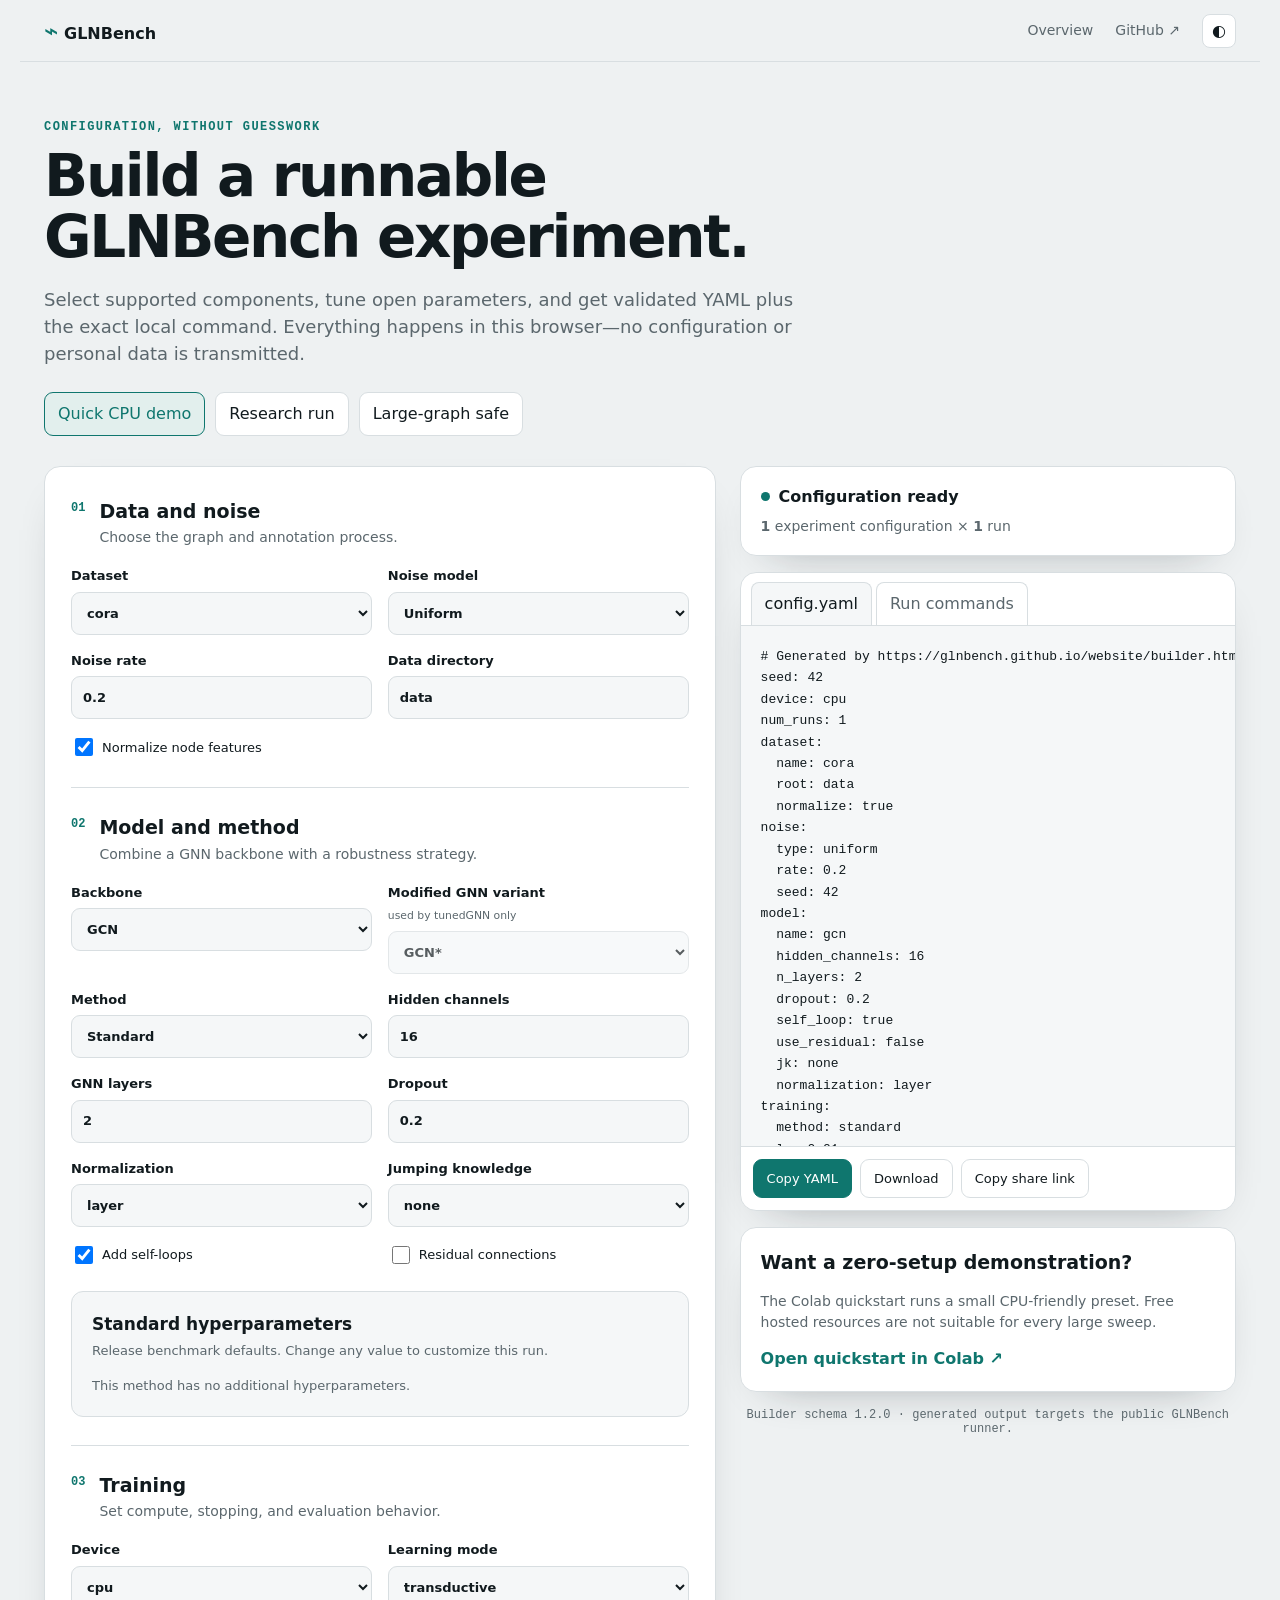
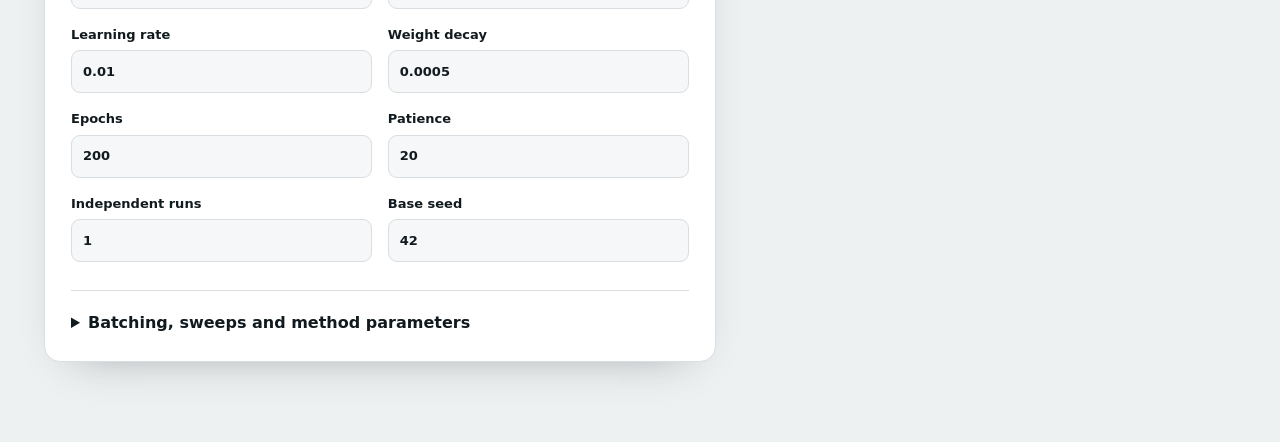
==== builder.html @ 2836e35c "added the sync" ====
<!doctype html>
<html lang="en">
<head>
  <meta charset="utf-8">
  <meta name="viewport" content="width=device-width,initial-scale=1">
  <meta name="description" content="Build a validated GLNBench experiment configuration and copy the exact commands needed to run it.">
  <meta name="referrer" content="strict-origin-when-cross-origin">
  <meta http-equiv="Content-Security-Policy" content="default-src 'self'; img-src 'self' data:; style-src 'self'; script-src 'self'; connect-src 'none'; object-src 'none'; base-uri 'none'; form-action 'none'; frame-ancestors 'none'; upgrade-insecure-requests">
  <meta name="color-scheme" content="light dark">
  <title>Experiment Builder · GLNBench</title>
  <link rel="stylesheet" href="builder.css">
</head>
<body>
<a class="skip" href="#builder">Skip to experiment builder</a>
<header>
  <a class="brand" href="index.html" aria-label="GLNBench home"><span class="mark" aria-hidden="true">⌁</span> GLNBench</a>
  <nav aria-label="Builder navigation">
    <a href="index.html">Overview</a>
    <a href="https://github.com/GLNBench/GLNBench">GitHub ↗</a>
    <button id="theme" type="button" aria-label="Toggle color theme">◐</button>
  </nav>
</header>

<main id="builder">
  <section class="intro">
    <p class="eyebrow">Configuration, without guesswork</p>
    <h1>Build a runnable GLNBench experiment.</h1>
    <p>Select supported components, tune open parameters, and get validated YAML plus the exact local command. Everything happens in this browser—no configuration or personal data is transmitted.</p>
    <div class="presets" aria-label="Configuration presets">
      <button class="preset active" data-preset="quick" type="button">Quick CPU demo</button>
      <button class="preset" data-preset="research" type="button">Research run</button>
      <button class="preset" data-preset="large" type="button">Large-graph safe</button>
    </div>
  </section>

  <div class="layout">
    <form id="configForm" class="card form-card" novalidate>
      <div class="section-head"><span>01</span><div><h2>Data and noise</h2><p>Choose the graph and annotation process.</p></div></div>
      <div class="fields">
        <label>Dataset<select id="dataset"></select></label>
        <label>Noise model<select id="noiseType"></select></label>
        <label>Noise rate<input id="noiseRate" type="number" min="0" max="1" step="0.05" required></label>
        <label>Data directory<input id="dataRoot" type="text" value="data" maxlength="120" spellcheck="false"></label>
        <label class="check"><input id="normalize" type="checkbox"> Normalize node features</label>
      </div>

      <div class="section-head"><span>02</span><div><h2>Model and method</h2><p>Combine a GNN backbone with a robustness strategy.</p></div></div>
      <div class="fields">
        <label>Backbone<select id="backbone"></select></label>
        <label>Modified GNN variant <small>used by tunedGNN only</small><select id="innerGnn"></select></label>
        <label>Method<select id="method"></select></label>
        <label>Hidden channels<input id="hidden" type="number" min="1" max="8192" step="1" required></label>
        <label>GNN layers<input id="layers" type="number" min="1" max="100" step="1" required></label>
        <label>Dropout<input id="dropout" type="number" min="0" max="1" step="0.05" required></label>
        <label>Normalization<select id="normalization"></select></label>
        <label>Jumping knowledge<select id="jk"></select></label>
        <label class="check"><input id="selfLoop" type="checkbox"> Add self-loops</label>
        <label class="check"><input id="residual" type="checkbox"> Residual connections</label>
      </div>

      <div class="method-parameters" id="methodParameters">
        <div class="method-parameters-title">
          <div><h3 id="methodParametersTitle">Method hyperparameters</h3>
          <p>Release benchmark defaults. Change any value to customize this run.</p></div>
          <button id="resetMethodParams" type="button">Reset defaults</button>
        </div>
        <div class="fields" id="methodParameterFields"></div>
        <p class="empty-parameters" id="emptyMethodParameters">This method has no additional hyperparameters.</p>
      </div>

      <div class="section-head"><span>03</span><div><h2>Training</h2><p>Set compute, stopping, and evaluation behavior.</p></div></div>
      <div class="fields">
        <label>Device<select id="device"></select></label>
        <label>Learning mode<select id="mode"></select></label>
        <label>Learning rate<input id="lr" type="number" min="0.00000001" max="10" step="0.001" required></label>
        <label>Weight decay<input id="weightDecay" type="number" min="0" max="10" step="0.0001" required></label>
        <label>Epochs<input id="epochs" type="number" min="1" max="100000" step="1" required></label>
        <label>Patience<input id="patience" type="number" min="1" max="100000" step="1" required></label>
        <label>Independent runs<input id="runs" type="number" min="1" max="10000" step="1" required></label>
        <label>Base seed<input id="seed" type="number" min="0" max="2147483647" step="1" required></label>
      </div>

      <details>
        <summary>Batching, sweeps and method parameters</summary>
        <div class="fields advanced">
          <label>Batch size <small>blank = full graph</small><input id="batchSize" type="number" min="1" max="10000000" step="1" placeholder="e.g. 512"></label>
          <label>Sampler<select id="sampler"></select></label>
          <label class="wide">Noise-rate sweep <small>comma-separated values in [0,1]</small><input id="rateSweep" type="text" placeholder="e.g. 0.1, 0.2, 0.4" spellcheck="false"></label>
          <label class="wide">Advanced method overrides <small>Optional JSON object merged over the controls above; useful for experimental parameters not yet in the manifest.</small><textarea id="methodParams" rows="4" spellcheck="false" placeholder='e.g. {"experimental_parameter": 0.5}'></textarea></label>
        </div>
      </details>
    </form>

    <aside class="output-column">
      <section class="card summary" aria-live="polite">
        <div><span class="status-dot" id="statusDot"></span><strong id="statusText">Configuration ready</strong></div>
        <p><b id="experimentCount">1</b> experiment configuration × <b id="runCount">1</b> run</p>
        <ul id="messages"></ul>
      </section>

      <section class="card output">
        <div class="tabs" role="tablist" aria-label="Generated output">
          <button class="tab active" data-tab="yaml" role="tab" aria-selected="true" type="button">config.yaml</button>
          <button class="tab" data-tab="command" role="tab" aria-selected="false" type="button">Run commands</button>
        </div>
        <pre id="yamlOutput" tabindex="0"></pre>
        <pre id="commandOutput" class="hidden" tabindex="0"></pre>
        <div class="actions">
          <button id="copyOutput" class="primary" type="button">Copy YAML</button>
          <button id="downloadYaml" type="button">Download</button>
          <button id="copyLink" type="button">Copy share link</button>
        </div>
      </section>

      <section class="card run-note">
        <h2>Want a zero-setup demonstration?</h2>
        <p>The Colab quickstart runs a small CPU-friendly preset. Free hosted resources are not suitable for every large sweep.</p>
        <a class="colab" href="https://colab.research.google.com/github/GLNBench/GLNBench/blob/main/examples/quickstart.ipynb">Open quickstart in Colab ↗</a>
      </section>
      <p class="version">Builder schema <span id="schemaVersion"></span> · generated output targets the public GLNBench runner.</p>
    </aside>
  </div>
</main>

<script src="builder-manifest.js"></script>
<script src="builder.js"></script>
</body>
</html>
---- builder.css ----
:root{--bg:#eef1f2;--panel:#fff;--panel2:#f5f7f8;--ink:#111a1e;--muted:#5b676d;--line:#d8dee1;--accent:#0f766e;--wash:#e2efed;--warn:#b45309;--bad:#b42318;--shadow:0 18px 45px -30px rgba(17,26,30,.45);color-scheme:light;font:16px/1.5 system-ui,-apple-system,"Segoe UI",sans-serif}
:root[data-theme=dark]{--bg:#0a0f12;--panel:#111a1e;--panel2:#0e161a;--ink:#e7eef1;--muted:#9aa7ad;--line:#29373d;--accent:#43c9ba;--wash:#10302e;--warn:#f5a94c;--bad:#ff8174;--shadow:0 18px 45px -25px #000;color-scheme:dark}
.method-parameters{margin-top:24px;padding:20px;border:1px solid var(--line);border-radius:12px;background:var(--panel2)}.method-parameters-title{display:flex;align-items:start;justify-content:space-between;gap:16px;margin-bottom:16px}.method-parameters-title h3{font-size:17px;margin:0}.method-parameters-title p,.empty-parameters{font-size:13px;color:var(--muted);margin:3px 0 0}.method-parameters-title button{cursor:pointer;border:1px solid var(--line);background:var(--panel);color:var(--ink);border-radius:8px;padding:7px 10px;font-size:12px;white-space:nowrap}.method-parameters-title button:hover{border-color:var(--accent);color:var(--accent)}.method-parameters label small{line-height:1.35}.empty-parameters{margin:0}
*{box-sizing:border-box}body{margin:0;background:var(--bg);color:var(--ink)}button,input,select,textarea{font:inherit}.skip{position:fixed;top:8px;left:8px;z-index:10;transform:translateY(-150%);background:var(--panel);padding:8px 12px;color:var(--ink)}.skip:focus{transform:none}header{height:62px;max-width:1240px;margin:auto;padding:0 24px;display:flex;align-items:center;justify-content:space-between;border-bottom:1px solid var(--line)}.brand{font-weight:750;text-decoration:none;color:var(--ink)}.mark{color:var(--accent);font-size:24px}nav{display:flex;align-items:center;gap:22px}nav a{font-size:14px;color:var(--muted);text-decoration:none}nav a:hover{color:var(--ink)}#theme{border:1px solid var(--line);border-radius:8px;background:var(--panel);color:var(--ink);width:34px;height:34px;cursor:pointer}main{max-width:1240px;margin:auto;padding:58px 24px 80px}.intro{max-width:800px}.eyebrow{margin:0 0 12px;color:var(--accent);font:700 12px ui-monospace,monospace;text-transform:uppercase;letter-spacing:.12em}.intro h1{font-size:clamp(34px,5vw,58px);letter-spacing:-.04em;line-height:1.05;margin:0}.intro>p:last-of-type{color:var(--muted);font-size:18px;max-width:68ch}.presets{display:flex;gap:10px;flex-wrap:wrap;margin-top:25px}.preset,.actions button,.tab{cursor:pointer;border:1px solid var(--line);background:var(--panel);color:var(--ink);border-radius:9px;padding:9px 13px}.preset.active{border-color:var(--accent);background:var(--wash);color:var(--accent)}.layout{display:grid;grid-template-columns:minmax(0,1.15fr) minmax(380px,.85fr);gap:24px;margin-top:30px;align-items:start}.card{background:var(--panel);border:1px solid var(--line);border-radius:16px;box-shadow:var(--shadow)}.form-card{padding:26px}.section-head{display:flex;gap:14px;margin:4px 0 18px}.section-head:not(:first-child){border-top:1px solid var(--line);padding-top:25px;margin-top:28px}.section-head>span{font:700 12px ui-monospace,monospace;color:var(--accent);margin-top:4px}.section-head h2,.run-note h2{font-size:19px;margin:0}.section-head p{font-size:14px;color:var(--muted);margin:2px 0 0}.fields{display:grid;grid-template-columns:repeat(2,minmax(0,1fr));gap:16px}.fields label{display:flex;flex-direction:column;gap:6px;font-size:13px;font-weight:650}.fields label small{color:var(--muted);font-weight:400}.fields input,.fields select,.fields textarea{width:100%;border:1px solid var(--line);border-radius:9px;background:var(--panel2);color:var(--ink);padding:10px 11px;min-height:43px}.fields textarea{font-family:ui-monospace,monospace;resize:vertical}.fields .check{flex-direction:row;align-items:center;font-weight:500}.check input{width:18px;min-height:18px}.wide{grid-column:1/-1}details{border-top:1px solid var(--line);margin-top:28px;padding-top:20px}summary{cursor:pointer;font-weight:700}.advanced{margin-top:18px}.output-column{position:sticky;top:18px;display:grid;gap:16px}.summary{padding:18px 20px}.summary>div{display:flex;gap:9px;align-items:center}.summary p{color:var(--muted);font-size:14px;margin:7px 0 0}.status-dot{width:9px;height:9px;border-radius:50%;background:var(--accent)}.status-dot.warn{background:var(--warn)}.status-dot.bad{background:var(--bad)}#messages{padding-left:19px;margin:12px 0 0;color:var(--warn);font-size:13px}#messages:empty{display:none}.output{overflow:hidden}.tabs{display:flex;border-bottom:1px solid var(--line);padding:9px 10px 0;gap:4px}.tab{border-bottom:0;border-radius:8px 8px 0 0;color:var(--muted)}.tab.active{background:var(--panel2);color:var(--ink);border-color:var(--line)}pre{margin:0;background:var(--panel2);padding:20px;overflow:auto;max-height:520px;min-height:340px;font:13px/1.65 ui-monospace,SFMono-Regular,Consolas,monospace;white-space:pre}.hidden{display:none}.actions{display:flex;gap:8px;flex-wrap:wrap;padding:12px;border-top:1px solid var(--line)}.actions button{font-size:13px}.actions .primary{background:var(--accent);border-color:var(--accent);color:#fff}.run-note{padding:20px}.run-note p{color:var(--muted);font-size:14px}.colab{display:inline-block;color:var(--accent);font-weight:700;text-decoration:none}.version{font:12px ui-monospace,monospace;color:var(--muted);text-align:center;margin:0}@media(max-width:900px){.layout{grid-template-columns:1fr}.output-column{position:static}}@media(max-width:580px){header{padding:0 16px}nav a:first-child{display:none}main{padding:40px 16px}.fields{grid-template-columns:1fr}.wide{grid-column:auto}.form-card{padding:20px}pre{min-height:280px}}
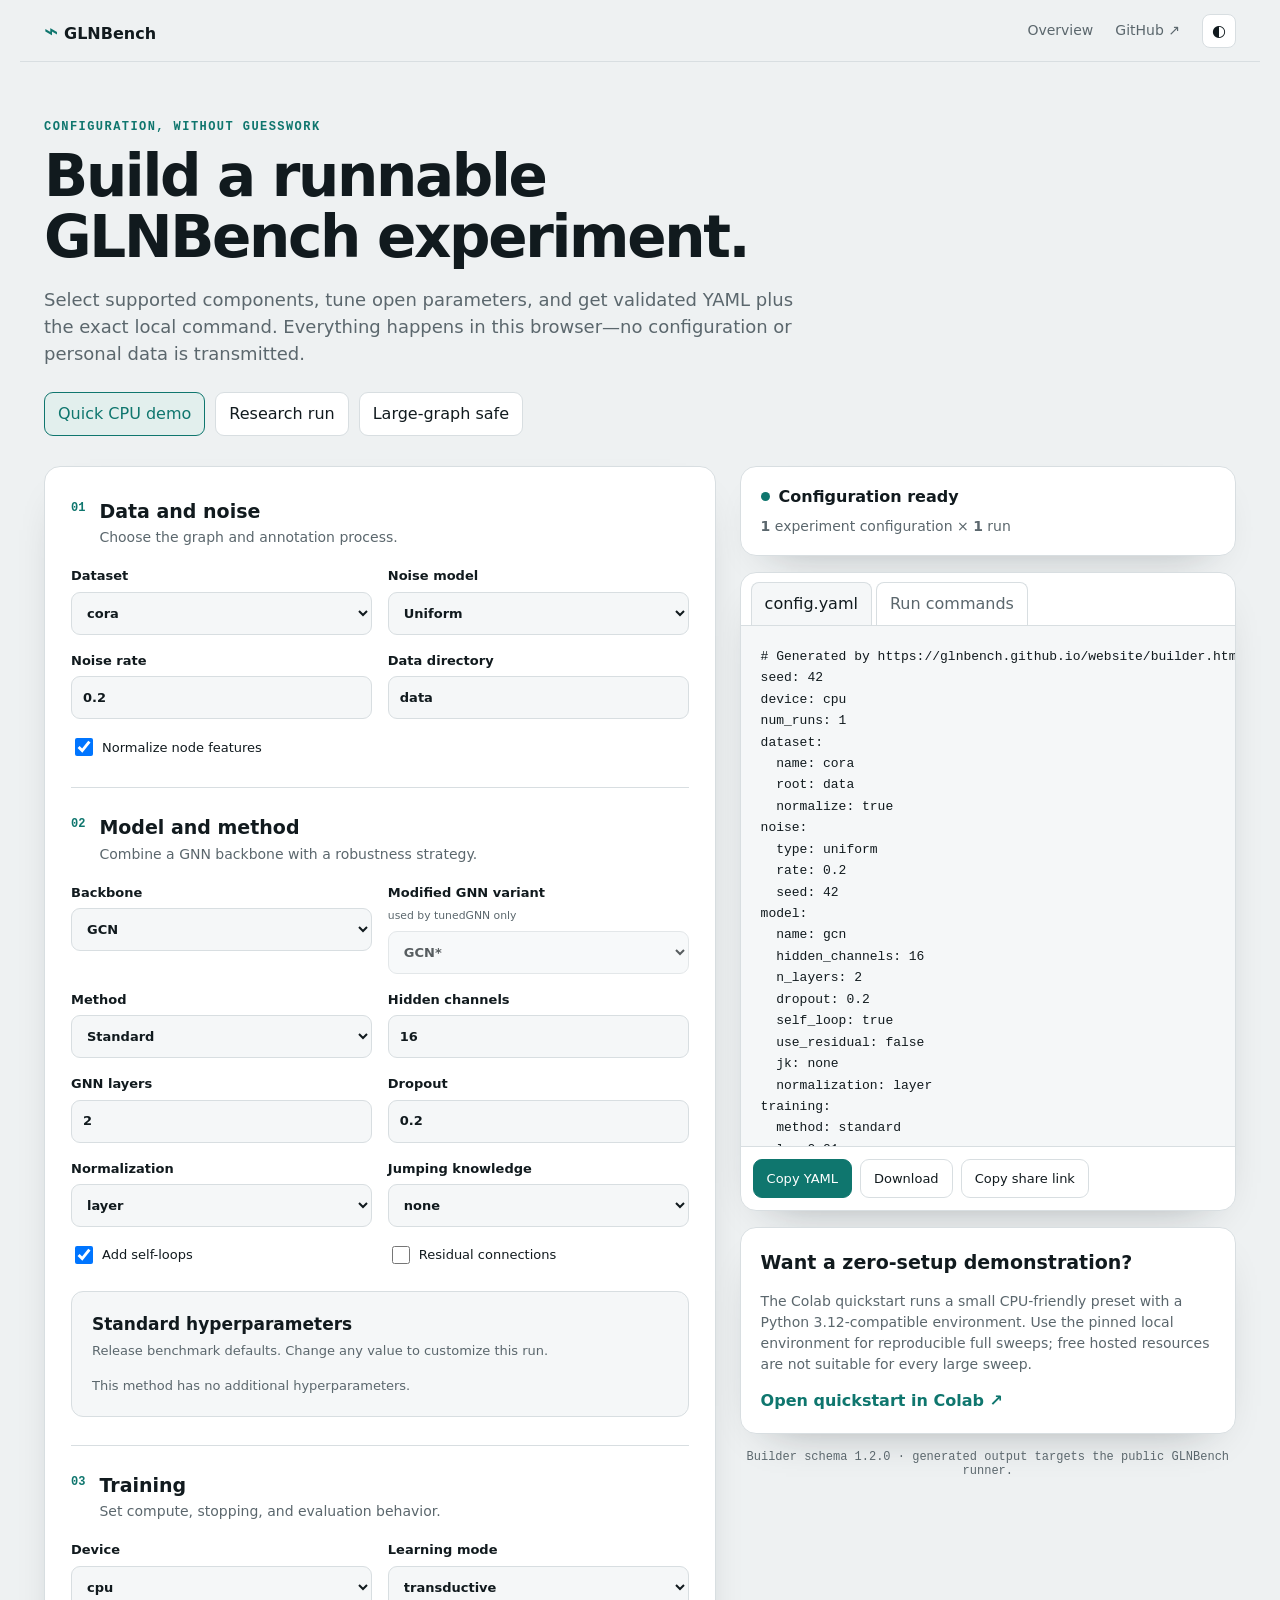
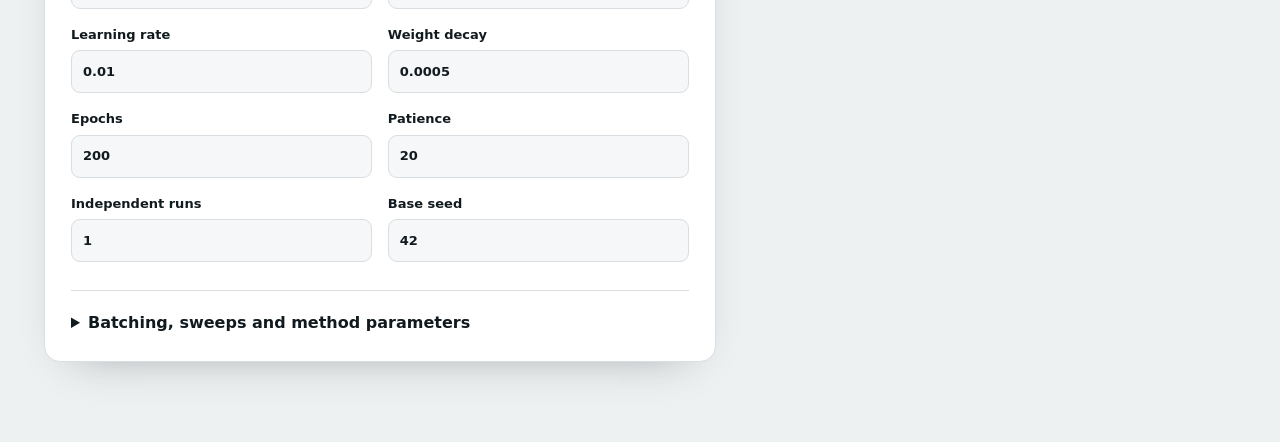
==== commit 32fd854c: "added build" ====
--- a/builder.html
+++ b/builder.html
@@ -114,7 +114,7 @@
 
       <section class="card run-note">
         <h2>Want a zero-setup demonstration?</h2>
-        <p>The Colab quickstart runs a small CPU-friendly preset. Free hosted resources are not suitable for every large sweep.</p>
+        <p>The Colab quickstart runs a small CPU-friendly preset with a Python 3.12-compatible environment. Use the pinned local environment for reproducible full sweeps; free hosted resources are not suitable for every large sweep.</p>
         <a class="colab" href="https://colab.research.google.com/github/GLNBench/GLNBench/blob/main/examples/quickstart.ipynb">Open quickstart in Colab ↗</a>
       </section>
       <p class="version">Builder schema <span id="schemaVersion"></span> · generated output targets the public GLNBench runner.</p>
